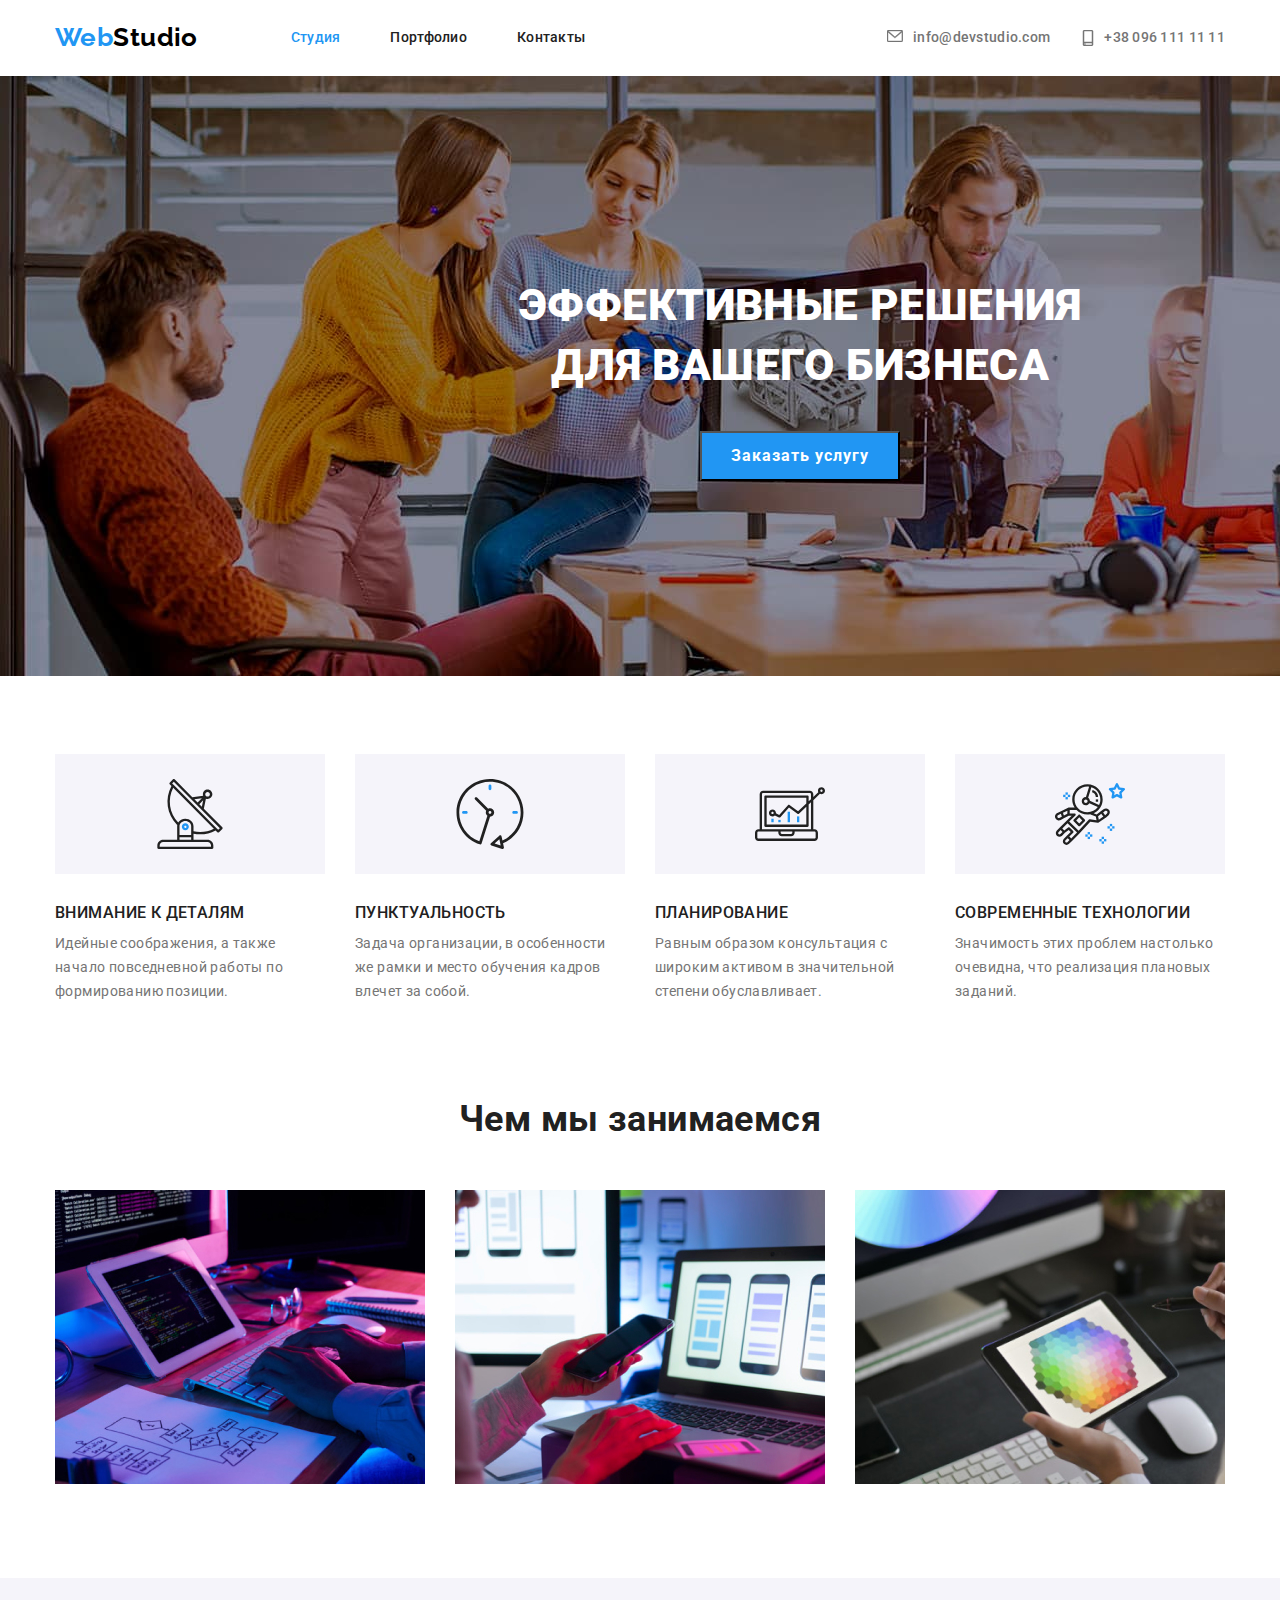
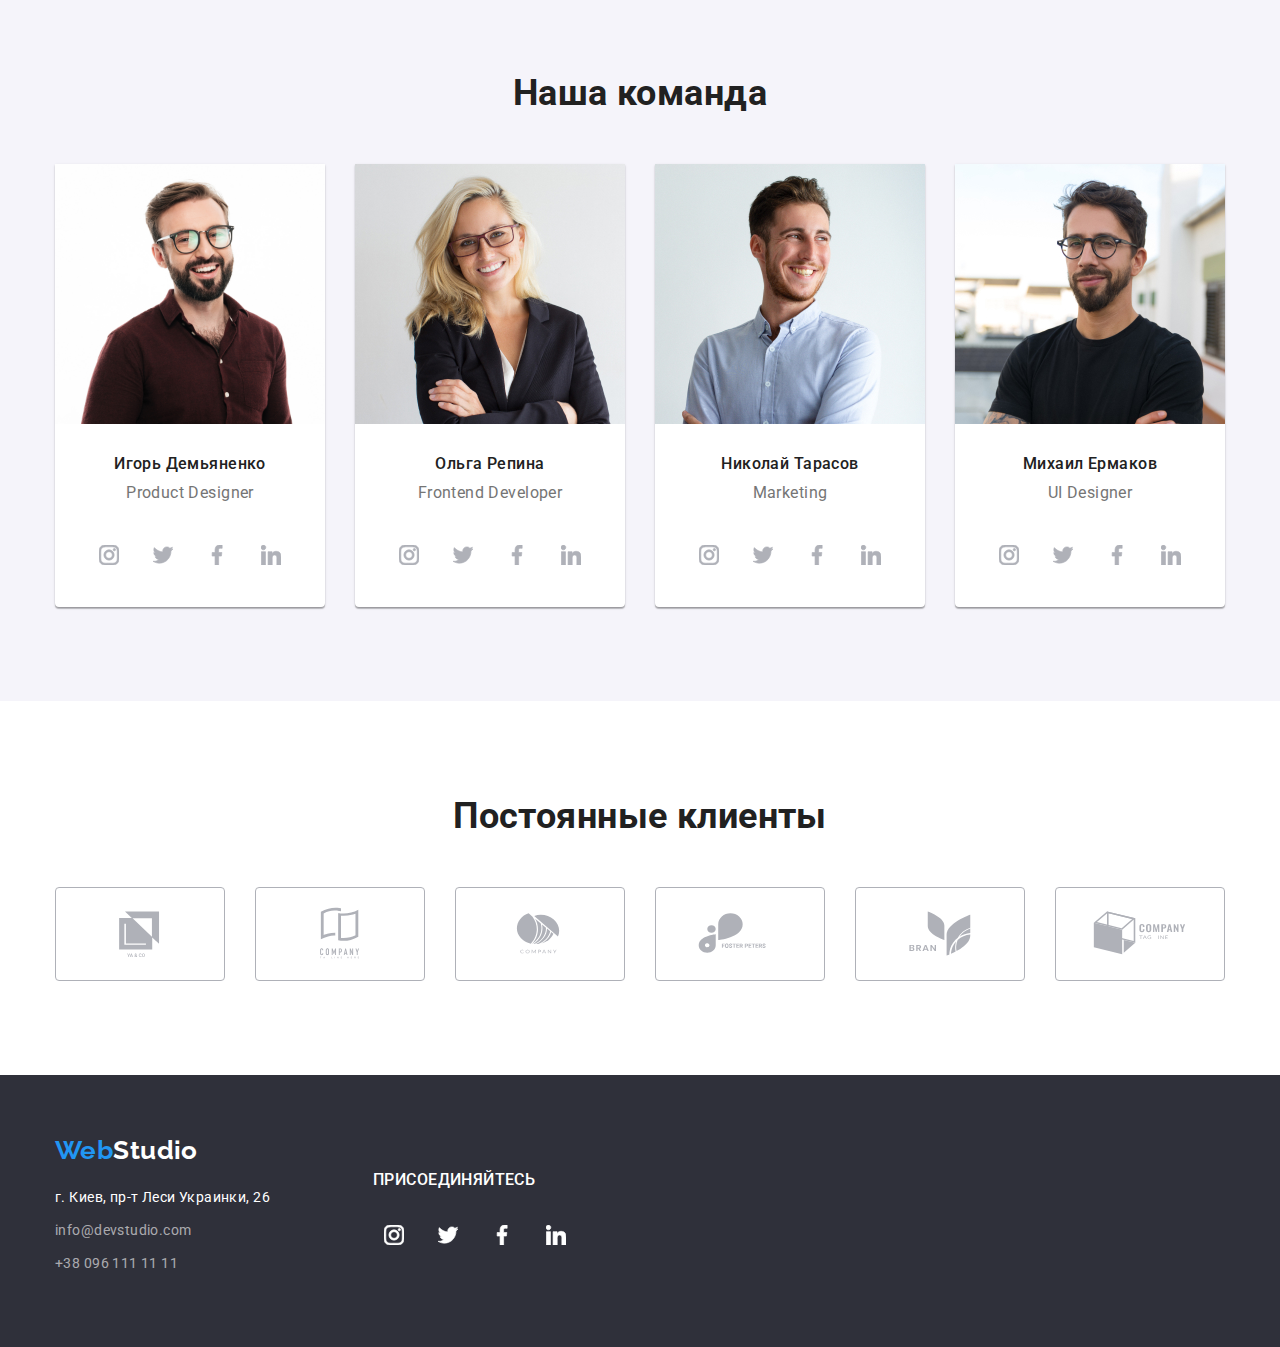
==== index.html @ e7974164 "homework-4" ====
<!DOCTYPE html>
<html lang="ru">

<head>
    <meta charset="UTF-8">
    <meta http-equiv="X-UA-Compatible" content="IE=edge">
    <meta name="viewport" content="width=device-width, initial-scale=1.0">
    <link rel="stylesheet" href="./css/modern-normalize.css">
    <link rel="preconnect" href="https://fonts.gstatic.com">
    <link
        href="https://fonts.googleapis.com/css2?family=Raleway:wght@700&family=Roboto:wght@400;500;700;900&display=swap"
        rel="stylesheet">
    <link rel="stylesheet" href="./css/styles.css">
    <title>Document</title>
</head>

<template class="icons">
    <svg class="iconos">
        <use href="./img/svg/sprite.svg#icon-instagram"></use>
    </svg>
    <svg class="iconos">
        <use href="./img/svg/sprite.svg#icon-twitter"></use>
    </svg>
    <svg class="iconos">
        <use href="./img/svg/sprite.svg#icon-facebook"></use>
    </svg>
    <svg class="iconos">
        <use href="./img/svg/sprite.svg#icon-linkedin"></use>
    </svg>
    <svg class="iconos">
        <use href="./img/svg/sprite.svg#icon-mail"></use>
    </svg>
    <svg class="iconos">
        <use href="./img/svg/sprite.svg#icon-smartphone"></use>
    </svg>
    <svg class="iconos">
        <use href="./img/svg/sprite.svg#icon-Logo-1"></use>
    </svg>
    <svg class="iconos">
        <use href="./img/svg/sprite.svg#icon-Logo-2"></use>
    </svg>
    <svg class="iconos">
        <use href="./img/svg/sprite.svg#icon-Logo-3"></use>
    </svg>
    <svg class="iconos">
        <use href="./img/svg/sprite.svg#icon-Logo-4"></use>
    </svg>
    <svg class="iconos">
        <use href="./img/svg/sprite.svg#icon-Logo-5"></use>
    </svg>
    <svg class="iconos">
        <use href="./img/svg/sprite.svg#icon-Logo-6"></use>
    </svg>
</template>

<body>
    <!--Шапка сайта-->
    <header>
        <div class="container total-main-nav">
            <nav class="main-nav">
                <a href="./index.html" class="logo">
                    Web<span class="logo-black-part">Studio</span>
                </a>
                <ul class="navigation list">
                    <li class="item"><a href="./index.html" class="current link">Студия</a></li>
                    <li class="item"><a href="./portfolio.html" class="link">Портфолио</a></li>
                    <li class="item"><a href="" class="link">Контакты</a></li>
                </ul>
            </nav>
            <ul class=" navigation list cont">
                <li class="item icon">
                    <a href=" mailto:info@devstudio.com" class="link mail">
                        <svg class="icon-contacts">
                            <use href="./img/svg/sprite.svg#icon-mail"></use>
                        </svg>
                        info@devstudio.com</a>
                </li>
                <li class="item icon">
                    <a href="tel:+380961111111" class="link icon cellphone">
                        <svg class="icon-contacts phone">
                            <use href="./img/svg/sprite.svg#icon-smartphone"></use>
                        </svg>
                        +38 096 111 11 11</a>
                </li>
            </ul>
        </div>
    </header>

    <main>

        <section class="hero">
            <div class="container">
                <h1 class="hero-title">Эффективные решения <br>для вашего бизнеса</br></h1>
                <button class="buttons" type="button">Заказать услугу</button>
            </div>
        </section>

        <!--Особенности-->

        <section class="featur">
            <div class="container ">
                <h2 class="invisible-title">Особенности</h2>
                <ul class="features list">
                    <li class="item img-features icon-antenna">
                        <h3>Внимание к деталям</h3>
                        <p>
                            Идейные соображения, а также начало повседневной работы по формированию позиции.
                        </p>
                    </li>
                    <li class="item img-features icon-clock">
                        <h3>Пунктуальность</h3>
                        <p>
                            Задача организации, в особенности же рамки и место обучения кадров влечет за собой.
                        </p>
                    </li>
                    <li class="item img-features icon-diagram">
                        <h3>Планирование</h3>
                        <p>
                            Равным образом консультация с широким активом в значительной степени обуславливает.
                        </p>
                    </li>
                    <li class="item img-features icon-astronaut">
                        <h3>Современные технологии</h3>
                        <p>
                            Значимость этих проблем настолько очевидна, что реализация плановых заданий.
                        </p>
                    </li>
                </ul>
            </div>
        </section>

        <!--Чем мы занимаемся-->
        <section class="what-we-do">
            <div class="container">
                <h2 class="title">Чем мы занимаемся</h2>
                <ul class="list content">
                    <li class="item">
                        <img src="img/box-1.jpg" alt="image-programer-working-his-desk-office" width="370">
                    </li>
                    <li class="item">
                        <img src="img/box-2.jpg" alt="web-designers-are-developing-application" width="370">
                    </li>
                    <li class="item">
                        <img src="img/box-3.jpg"
                            alt="creative-artist-web-design-with-working-colour-selection-graphic-tablet" width="370">
                    </li>
                </ul>
            </div>
        </section>

        <!--Наша команда-->
        <section class="our-team">
            <div class="container">
                <h2 class="title">Наша команда</h2>
                <ul class="team-card list">
                    <li class="item card">
                        <img src="img/team-card-1.jpg" alt="img-card-1" width="270">
                        <div class="card-text">
                            <h3>Игорь Демьяненко</h3>
                            <p>Product Designer</p>
                        </div>
                        <ul class="list icon-list">
                            <li>
                                <a href="#">
                                    <svg class="card-icons">
                                        <use href="./img/svg/sprite.svg#icon-instagram"> </use>
                                    </svg>

                                </a>
                            </li>
                            <li>
                                <a href="#">
                                    <svg class="card-icons">
                                        <use href="./img/svg/sprite.svg#icon-twitter"></use>
                                    </svg>

                                </a>
                            </li>
                            <li>
                                <a href="#">
                                    <svg class="card-icons">
                                        <use href="./img/svg/sprite.svg#icon-facebook"></use>
                                    </svg>

                                </a>
                            </li>
                            <li>
                                <a href="#">
                                    <svg class="card-icons">
                                        <use href="./img/svg/sprite.svg#icon-linkedin"></use>
                                    </svg>
                                </a>
                            </li>
                        </ul>
                    </li>
                    <li class="item card">
                        <img src="img/team-card-2.jpg" alt="img-card-2" width="270">
                        <div class="card-text">
                            <h3>Ольга Репина</h3>
                            <p>Frontend Developer</p>
                        </div>
                        <ul class="list icon-list">
                            <li>
                                <a href="#">
                                    <svg class="card-icons">
                                        <use href="./img/svg/sprite.svg#icon-instagram"></use>
                                    </svg>

                                </a>
                            </li>
                            <li>
                                <a href="#">
                                    <svg class="card-icons">
                                        <use href="./img/svg/sprite.svg#icon-twitter"></use>
                                    </svg>

                                </a>
                            </li>
                            <li>
                                <a href="#">
                                    <svg class="card-icons">
                                        <use href="./img/svg/sprite.svg#icon-facebook"></use>
                                    </svg>

                                </a>
                            </li>
                            <li>
                                <a href="#">
                                    <svg class="card-icons">
                                        <use href="./img/svg/sprite.svg#icon-linkedin"></use>
                                    </svg>
                                </a>
                            </li>
                        </ul>
                    </li>
                    <li class="item card">
                        <img src="img/team-card-3.jpg" alt="img-card-3" width="270">
                        <div class="card-text">
                            <h3>Николай Тарасов</h3>
                            <p>Marketing</p>
                        </div>
                        <ul class="list icon-list">
                            <li>
                                <a href="#">
                                    <svg class="card-icons">
                                        <use href="./img/svg/sprite.svg#icon-instagram"></use>
                                    </svg>

                                </a>
                            </li>
                            <li>
                                <a href="#">
                                    <svg class="card-icons">
                                        <use href="./img/svg/sprite.svg#icon-twitter"></use>
                                    </svg>

                                </a>
                            </li>
                            <li>
                                <a href="#">
                                    <svg class="card-icons">
                                        <use href="./img/svg/sprite.svg#icon-facebook"></use>
                                    </svg>

                                </a>
                            </li>
                            <li>
                                <a href="#">
                                    <svg class="card-icons">
                                        <use href="./img/svg/sprite.svg#icon-linkedin"></use>
                                    </svg>
                                </a>
                            </li>
                        </ul>
                    </li>
                    <li class="item card">
                        <img src="img/team-card-4.jpg" alt="img-card-4" width="270">
                        <div class="card-text">
                            <h3>Михаил Ермаков</h3>
                            <p>UI Designer</p>
                        </div>
                        <ul class="list icon-list">
                            <li>
                                <a href="#">
                                    <svg class="card-icons">
                                        <use href="./img/svg/sprite.svg#icon-instagram"></use>
                                    </svg>

                                </a>
                            </li>
                            <li>
                                <a href="#">
                                    <svg class="card-icons">
                                        <use href="./img/svg/sprite.svg#icon-twitter"></use>
                                    </svg>

                                </a>
                            </li>
                            <li>
                                <a href="#">
                                    <svg class="card-icons">
                                        <use href="./img/svg/sprite.svg#icon-facebook"></use>
                                    </svg>

                                </a>
                            </li>
                            <li>
                                <a href="#">
                                    <svg class="card-icons">
                                        <use href="./img/svg/sprite.svg#icon-linkedin"></use>
                                    </svg>
                                </a>
                            </li>
                        </ul>
                    </li>
                </ul>
            </div>
        </section>
        <!-- Постоянные клиенты -->
        <section class="our-clients">
            <div class="container">
                <h2 class="title">Постоянные клиенты</h2>
                <ul class="clients-list list">
                    <li class="item">
                        <svg class="company-logo">
                            <use href="./img/svg/sprite.svg#icon-Logo-1"></use>
                        </svg>
                    </li>
                    <li class="item">
                        <svg class="company-logo">
                            <use href="./img/svg/sprite.svg#icon-Logo-2"></use>
                        </svg>
                    </li>
                    <li class="item">
                        <svg class="company-logo">
                            <use href="./img/svg/sprite.svg#icon-Logo-3"></use>
                        </svg>
                    </li>
                    <li class="item">
                        <svg class="company-logo">
                            <use href="./img/svg/sprite.svg#icon-Logo-4"></use>
                        </svg>
                    </li>
                    <li class="item">
                        <svg class="company-logo">
                            <use href="./img/svg/sprite.svg#icon-Logo-5"></use>
                        </svg>
                    </li>
                    <li class="item">
                        <svg class="company-logo">
                            <use href="./img/svg/sprite.svg#icon-Logo-6"></use>
                        </svg>
                    </li>
                </ul>
            </div>
        </section>
    </main>

    <!-- футер -->
    <footer class="footer-section">
        <div class="container">
            <a class="logo" href="./index.html">
                Web<span class="logo-white-part">Studio</span>
            </a>

            <section class="footer-block">
                <address class="navigation bottom-contacts">
                    <ul class="list">
                        <li class="contacts white"><a href="https://goo.gl/maps/8h1LLdM3j7cUWd1i9" target="_blank"
                                rel="noreferrer noopener">г.
                                Киев,
                                пр-т Леси Украинки, 26</a></li>
                        <li class="contacts"><a href="mailto:info@devstudio.com">info@devstudio.com</a></li>
                        <li class="contacts"><a href="tel:+380961111111">+38 096 111 11 11</a></li>
                    </ul>
                </address>
                <section class="footer-social-links">
                    <h3>присоединяйтесь</h3>
                    <ul class="list icon-list">
                        <li>
                            <a href="#">
                                <svg class="card-icons footer-icons">
                                    <use href="./img/svg/sprite.svg#icon-instagram"></use>
                                </svg>

                            </a>
                        </li>
                        <li>
                            <a href="#">
                                <svg class="card-icons footer-icons">
                                    <use href="./img/svg/sprite.svg#icon-twitter"></use>
                                </svg>

                            </a>
                        </li>
                        <li>
                            <a href="#">
                                <svg class="card-icons footer-icons">
                                    <use href="./img/svg/sprite.svg#icon-facebook"></use>
                                </svg>

                            </a>
                        </li>
                        <li>
                            <a href="#">
                                <svg class="card-icons footer-icons">
                                    <use href="./img/svg/sprite.svg#icon-linkedin"></use>
                                </svg>
                            </a>
                        </li>
                    </ul>
                </section>
            </section>
        </div>

    </footer>
</body>

</html>
---- css/styles.css ----
:root {
  --text-color: #212121;
  --background-main: #fff;
  --background-footer: #2f303a;
  --excretion-color: #2196f3;
  --background-fon: #f5f4fa;
  --contact-color: #757575;
  --social-icon-color: #afb1b8;
}

a {
  text-decoration: none;
  color: #000;
}

ul {
  list-style: none;
}

p {
  color: #757575;
  font-weight: 400;
}

h3 {
  margin: 0;
  font-size: 16px;
  font-weight: 500;
}

h2 {
  font-weight: 700;
  font-size: 36px;
  line-height: 1.17;
}

h1 {
  font-weight: 900;
  font-size: 44px;
  line-height: 1.36;
  color: #fff;
  text-transform: uppercase;
  text-align: center;
}

img {
  display: block;
  max-width: 100%;
}

button:hover,
button:focus {
  background-color: var(--excretion-color);
  color: #fff;
}

body {
  font-family: 'roboto';
  font-size: 14px;
  line-height: 1.71;
  background-color: var(--background-main);
  color: var(--text-color);
  letter-spacing: 0.03em;
}

address {
  font-style: normal;
}

.container {
  width: 1200px;
  padding-left: 15px;
  padding-right: 15px;
  margin-left: auto;
  margin-right: auto;
}
.list {
  margin: 0;
  padding: 0;
  list-style: none;
}

.total-main-nav {
  display: flex;
}

.main-nav {
  display: flex;
  align-items: center;
}

.navigation a:hover,
.navigation a:focus {
  color: var(--excretion-color);
}

.navigation {
  display: flex;
}
.navigation .link {
  display: block;
  padding-top: 30px;
  padding-bottom: 30px;

  color: var(--text-color);
  font-weight: 500;
  line-height: 1.14;
  letter-spacing: 0.02em;
  font-style: normal;
}
.navigation .item:not(:last-child) {
  margin-right: 50px;
}

.icon-contacts {
  width: 16px;
  height: 12px;
  margin-right: 10px;
  fill: currentColor;
  stroke: currentColor;
}
.navigation .phone {
  width: 12px;
  height: 16px;
}

.icon {
  display: flex;
  justify-content: center;
  align-items: center;
}

.icon-contacts:hover,
.icon-contacts:focus {
  fill: var(--excretion-color);
  stroke: var(--excretion-color);
}

.cont .link {
  display: flex;
  color: var(--contact-color);
}

.cont {
  margin-left: auto;
}

.cont .item:first-child {
  margin-right: 32px;
}

.hero {
  width: 1600px;
  height: 600px;
  text-align: center;
  padding-top: 200px;
  padding-bottom: 200px;
  margin-left: auto;
  margin-right: auto;
  /* background-color: var(--background-footer); */
  background-image: linear-gradient(
    to right,
    rgba(47, 48, 58, 0.4),
    rgba(47, 48, 58, 0.4)
  );
  background-image: url(../img/background-Img.jpg);
}
.hero-title {
  margin: 0;
  margin-bottom: 35px;
}

.hero .buttons {
  color: #fff;
}

/* head */

.buttons {
  background-color: #2196f3;
  color: var(--text-color);
  cursor: pointer;
  font-family: inherit;
  font-size: 16px;
  line-height: 1.87;
  font-weight: 700;
  letter-spacing: 0.06em;
  width: 200px;
  height: 50px;
}

.logo {
  display: flex;
  font-family: Raleway;
  font-weight: 700;
  font-size: 26px;
  line-height: 1.2;
  color: var(--excretion-color);
  margin-right: 93px;
}
.logo-black-part {
  color: #000000;
}
.logo-white-part {
  color: #ffffff;
}

.navigation .current {
  color: var(--excretion-color);
}

.invisible-title {
  display: none;
}

.featur {
  padding-top: 78px;
}

.features {
  display: flex;
}

.features .item {
  width: 270px;
}
.features .item:not(:last-child) {
  margin-right: 30px;
}

.features > li > h3 {
  margin-top: 0;
  margin-bottom: 10px;
  line-height: 1.14;
  text-transform: uppercase;
}
.features p {
  margin-top: 0;
  margin-bottom: 0;
}

.img-features::before {
  content: '';
  display: block;
  height: 120px;
  background-size: contain;
  background-repeat: no-repeat;
  background-position: center;
  margin-bottom: 30px;
  background-color: var(--background-fon);
}

.icon-antenna::before {
  background-size: 70px;
  background-image: url(../img/svg/antenna.svg);
}

.icon-clock::before {
  background-size: 70px;
  background-image: url(../img/svg/clock.svg);
}

.icon-diagram::before {
  background-size: 70px;
  background-image: url(../img/svg/diagram.svg);
}

.icon-astronaut::before {
  background-size: 70px;
  background-image: url(../img/svg/astronaut.svg);
}

.what-we-do .title {
  margin: 0;
  margin-bottom: 50px;
  text-align: center;
}

.what-we-do .content {
  display: flex;
  flex-wrap: wrap;
}

.what-we-do .item:not(:last-child) {
  margin-right: 30px;
}
.what-we-do {
  padding-top: 94px;
  padding-bottom: 94px;
}

.our-team {
  background-color: var(--background-fon);
  padding-bottom: 94px;
}

.our-team h3,
p {
  margin-top: 0;
  margin-bottom: 0;
}

.our-team .title {
  margin: 0;
  padding-top: 94px;
  margin-bottom: 50px;
  text-align: center;
}

.our-team .team-card {
  display: flex;
  flex-wrap: wrap;
  font-size: 16px;
  line-height: 1.2;
}

.our-team .item:not(:last-child) {
  margin-right: 30px;
}

.our-team h3 {
  margin-bottom: 10px;
}

.card-text {
  margin-top: 30px;
  margin-bottom: 30px;
  text-align: center;
}

.card {
  border-radius: 0px 0px 4px 4px;
  box-shadow: 0px 1px 3px rgba(0, 0, 0, 0.12), 0px 1px 1px rgba(0, 0, 0, 0.14),
    0px 2px 1px rgba(0, 0, 0, 0.2);
}

/* .card:hover {
  box-shadow: 0px 1px 3px rgba(0, 0, 0, 0.12), 0px 1px 1px rgba(0, 0, 0, 0.14),
    0px 2px 1px rgba(0, 0, 0, 0.2);
} */
.icon-list {
  display: flex;
  margin-left: 32px;
  margin-right: 32px;
  margin-bottom: 30px;
}

.icon-list a {
  display: flex;
  border-radius: 50%;
  width: 44px;
  height: 44px;
  justify-content: center;
  align-items: center;
  fill: var(--social-icon-color);
  stroke: var(--social-icon-color);
}

.icon-list li:not(:last-child) {
  margin-right: 10px;
}

.card-icons {
  width: 20px;
  height: 20px;
}

.icon-list a:hover,
.icon-list a:focus,
.card-icons:hover,
.card-icons:focus {
  background-color: var(--excretion-color);
  fill: var(--background-main);
  stroke: var(--background-main);
}

.our-team .card {
  background-color: var(--background-main);
}

.our-clients {
  padding-bottom: 94px;
}

.our-clients .title {
  margin: 0;
  text-align: center;
  padding-top: 94px;
  margin-bottom: 50px;
}

.clients-list {
  display: flex;
}

.clients-list .item {
  display: flex;
  border: 1px solid var(--social-icon-color);
  border-radius: 4px;
  width: 170px;
}

.clients-list .item:not(:last-child) {
  margin-right: 30px;
}

.company-logo {
  box-sizing: content-box;
  padding-top: 16px;
  padding-bottom: 16px;
  padding-right: 32px;
  padding-left: 32px;
  width: 106px;
  height: 60px;
  fill: var(--social-icon-color);
  cursor: pointer;
}

.clients-list .item:hover,
.clients-list .item:focus,
.company-logo:hover,
.company-logo:focus {
  fill: var(--excretion-color);
  border-color: var(--excretion-color);
}

.filter-buttons {
  display: flex;
  justify-content: center;
  margin-bottom: 50px;
}

.portfolio .item:not(:last-child) {
  margin-right: 8px;
}

.portfolio {
  padding-top: 94px;
}

.filter {
  width: fit-content;
  background-color: var(--background-fon);
  letter-spacing: 0.03em;
  line-height: 26px;
  padding-top: 6px;
  padding-bottom: 6px;
  padding-left: 22px;
  padding-right: 22px;
  border-radius: 4%;
  border: none;
}

.projects > li > p {
  line-height: 1.87;
}

.projects > li > h3 {
  letter-spacing: 0.06em;
  line-height: 2;
  margin: 0;
}

.projects {
  display: flex;
  flex-wrap: wrap;
}

.projects .item:not(:nth-child(3n)) {
  margin-right: 30px;
}

.projects .item:not(:nth-last-child(-n + 3)) {
  margin-bottom: 30px;
}

.projects-text-description {
  padding-top: 20px;
  padding-left: 24px;
  padding-right: 24px;
  border-right: 1px solid #eee;
  border-bottom: 1px solid #eee;
  border-left: 1px solid #eee;
}

.projects-section {
  padding-bottom: 94px;
}

.project-card:hover {
  box-shadow: 0px 1px 1px rgba(0, 0, 0, 0.12), 0px 4px 4px rgba(0, 0, 0, 0.06),
    1px 4px 6px rgba(0, 0, 0, 0.16);
}

footer {
  background-color: var(--background-footer);
}

.footer-section {
  display: flex;
  padding-top: 60px;
  padding-bottom: 60px;
}

.footer-social-links {
  display: flex;
  flex-direction: column;
  color: white;
  text-transform: uppercase;
  margin-left: 70px;
}

.footer-social-links h3 {
  margin-left: 33px;
  margin-bottom: 20px;
}

.footer-block {
  display: flex;
  flex-direction: row;
}

.bottom-contacts {
  margin-top: 20px;
}

.navigation .white a {
  color: #fff;
}

.contacts a {
  color: rgba(255, 255, 255, 0.6);
}

.footer-icons {
  fill: var(--background-main);
  stroke: var(--background-main);
}

.contacts:not(:last-child) {
  margin-bottom: 9px;
}
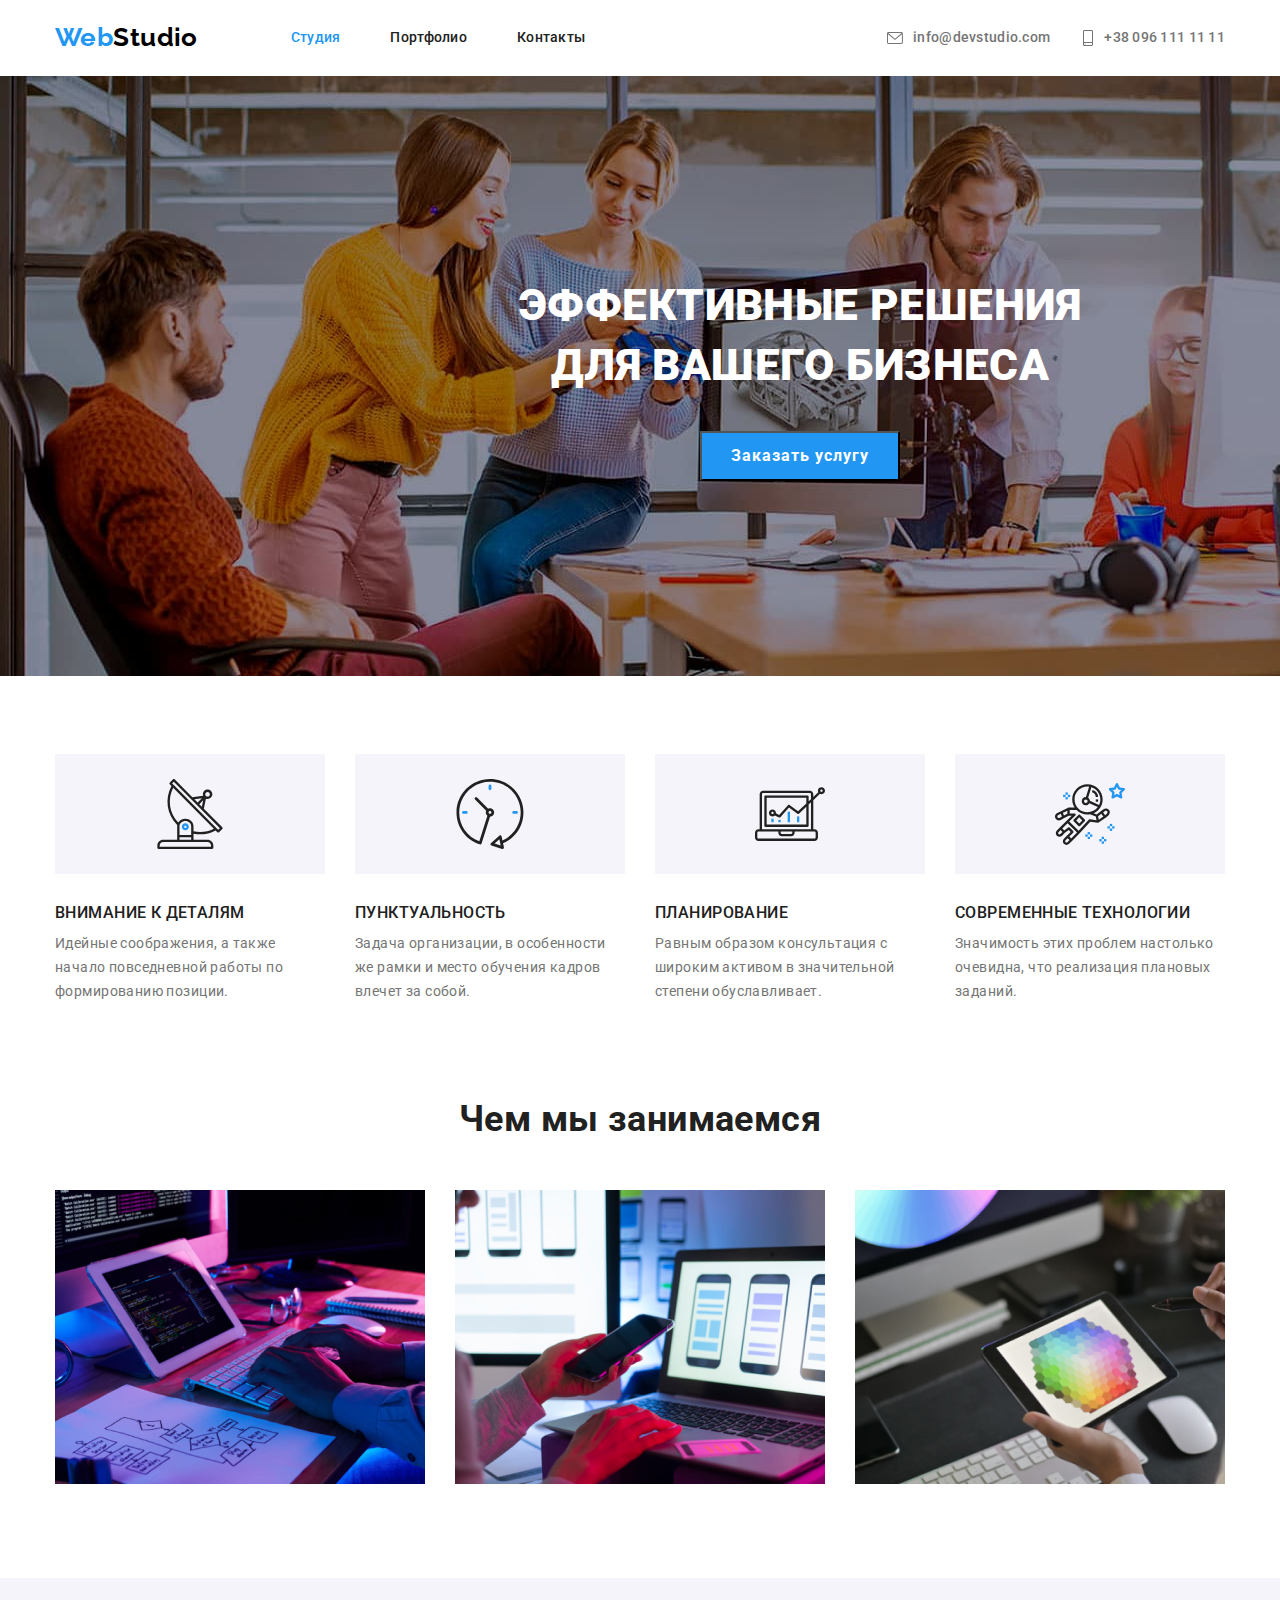
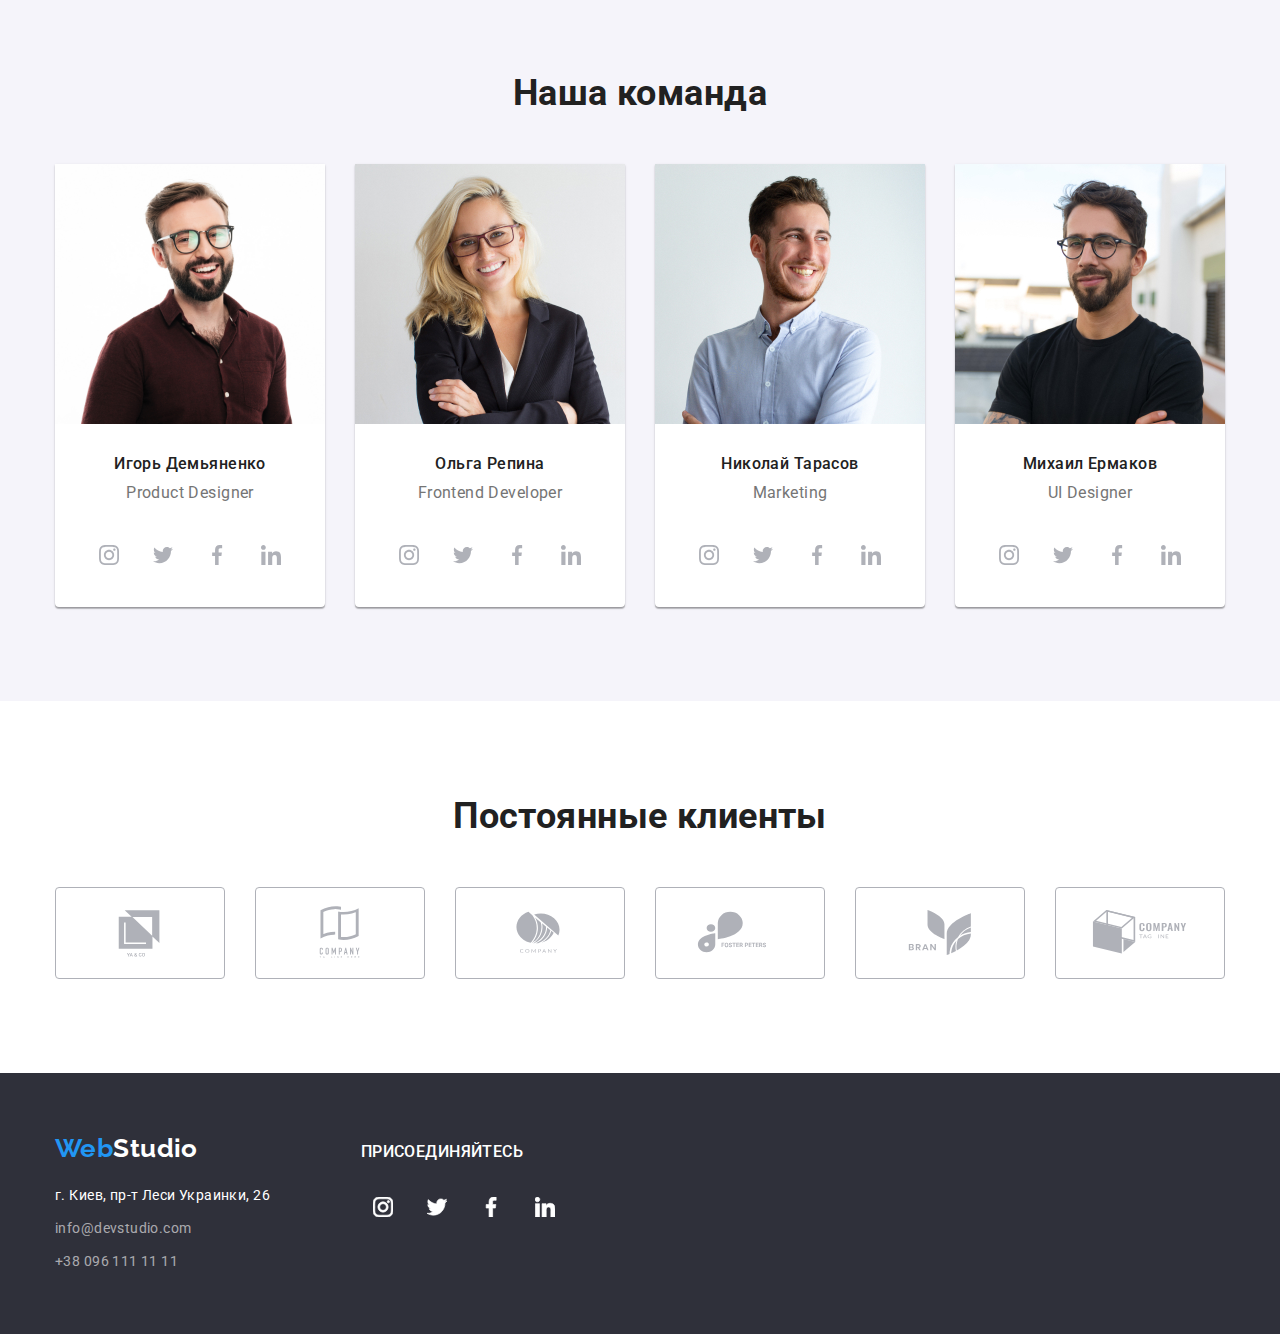
==== commit ad203bcc: "homework-4" ====
--- a/index.html
+++ b/index.html
@@ -68,14 +68,14 @@
                 </ul>
             </nav>
             <ul class=" navigation list cont">
-                <li class="item icon">
+                <li class="item">
                     <a href=" mailto:info@devstudio.com" class="link mail">
                         <svg class="icon-contacts">
                             <use href="./img/svg/sprite.svg#icon-mail"></use>
                         </svg>
                         info@devstudio.com</a>
                 </li>
-                <li class="item icon">
+                <li class="item">
                     <a href="tel:+380961111111" class="link icon cellphone">
                         <svg class="icon-contacts phone">
                             <use href="./img/svg/sprite.svg#icon-smartphone"></use>
@@ -321,35 +321,47 @@
             <div class="container">
                 <h2 class="title">Постоянные клиенты</h2>
                 <ul class="clients-list list">
-                    <li class="item">
-                        <svg class="company-logo">
-                            <use href="./img/svg/sprite.svg#icon-Logo-1"></use>
-                        </svg>
-                    </li>
-                    <li class="item">
-                        <svg class="company-logo">
-                            <use href="./img/svg/sprite.svg#icon-Logo-2"></use>
-                        </svg>
-                    </li>
-                    <li class="item">
-                        <svg class="company-logo">
-                            <use href="./img/svg/sprite.svg#icon-Logo-3"></use>
-                        </svg>
-                    </li>
-                    <li class="item">
-                        <svg class="company-logo">
-                            <use href="./img/svg/sprite.svg#icon-Logo-4"></use>
-                        </svg>
-                    </li>
-                    <li class="item">
-                        <svg class="company-logo">
-                            <use href="./img/svg/sprite.svg#icon-Logo-5"></use>
-                        </svg>
-                    </li>
-                    <li class="item">
-                        <svg class="company-logo">
-                            <use href="./img/svg/sprite.svg#icon-Logo-6"></use>
-                        </svg>
+                    <li>
+                        <a href="#">
+                            <svg class="company-logo">
+                                <use href="./img/svg/sprite.svg#icon-Logo-1"></use>
+                            </svg>
+                        </a>
+                    </li>
+                    <li>
+                        <a href="#">
+                            <svg class="company-logo">
+                                <use href="./img/svg/sprite.svg#icon-Logo-2"></use>
+                            </svg>
+                        </a>
+                    </li>
+                    <li>
+                        <a href="#">
+                            <svg class="company-logo">
+                                <use href="./img/svg/sprite.svg#icon-Logo-3"></use>
+                            </svg>
+                        </a>
+                    </li>
+                    <li>
+                        <a href="#">
+                            <svg class="company-logo">
+                                <use href="./img/svg/sprite.svg#icon-Logo-4"></use>
+                            </svg>
+                        </a>
+                    </li>
+                    <li>
+                        <a href="#">
+                            <svg class="company-logo">
+                                <use href="./img/svg/sprite.svg#icon-Logo-5"></use>
+                            </svg>
+                        </a>
+                    </li>
+                    <li>
+                        <a href="#">
+                            <svg class="company-logo">
+                                <use href="./img/svg/sprite.svg#icon-Logo-6"></use>
+                            </svg>
+                        </a>
                     </li>
                 </ul>
             </div>
@@ -358,12 +370,12 @@
 
     <!-- футер -->
     <footer class="footer-section">
-        <div class="container">
-            <a class="logo" href="./index.html">
-                Web<span class="logo-white-part">Studio</span>
-            </a>
-
-            <section class="footer-block">
+
+        <div class="container footer-block">
+            <div>
+                <a class="logo" href="./index.html">
+                    Web<span class="logo-white-part">Studio</span>
+                </a>
                 <address class="navigation bottom-contacts">
                     <ul class="list">
                         <li class="contacts white"><a href="https://goo.gl/maps/8h1LLdM3j7cUWd1i9" target="_blank"
@@ -373,44 +385,44 @@
                         <li class="contacts"><a href="mailto:info@devstudio.com">info@devstudio.com</a></li>
                         <li class="contacts"><a href="tel:+380961111111">+38 096 111 11 11</a></li>
                     </ul>
-                </address>
-                <section class="footer-social-links">
-                    <h3>присоединяйтесь</h3>
-                    <ul class="list icon-list">
-                        <li>
-                            <a href="#">
-                                <svg class="card-icons footer-icons">
-                                    <use href="./img/svg/sprite.svg#icon-instagram"></use>
-                                </svg>
-
-                            </a>
-                        </li>
-                        <li>
-                            <a href="#">
-                                <svg class="card-icons footer-icons">
-                                    <use href="./img/svg/sprite.svg#icon-twitter"></use>
-                                </svg>
-
-                            </a>
-                        </li>
-                        <li>
-                            <a href="#">
-                                <svg class="card-icons footer-icons">
-                                    <use href="./img/svg/sprite.svg#icon-facebook"></use>
-                                </svg>
-
-                            </a>
-                        </li>
-                        <li>
-                            <a href="#">
-                                <svg class="card-icons footer-icons">
-                                    <use href="./img/svg/sprite.svg#icon-linkedin"></use>
-                                </svg>
-                            </a>
-                        </li>
-                    </ul>
-                </section>
-            </section>
+            </div>
+            </address>
+            <div class="footer-social-links">
+                <h3>присоединяйтесь</h3>
+                <ul class="list icon-list footer-list-icon">
+                    <li>
+                        <a href="#">
+                            <svg class="card-icons footer-icons">
+                                <use href="./img/svg/sprite.svg#icon-instagram"></use>
+                            </svg>
+
+                        </a>
+                    </li>
+                    <li>
+                        <a href="#">
+                            <svg class="card-icons footer-icons">
+                                <use href="./img/svg/sprite.svg#icon-twitter"></use>
+                            </svg>
+
+                        </a>
+                    </li>
+                    <li>
+                        <a href="#">
+                            <svg class="card-icons footer-icons">
+                                <use href="./img/svg/sprite.svg#icon-facebook"></use>
+                            </svg>
+
+                        </a>
+                    </li>
+                    <li>
+                        <a href="#">
+                            <svg class="card-icons footer-icons">
+                                <use href="./img/svg/sprite.svg#icon-linkedin"></use>
+                            </svg>
+                        </a>
+                    </li>
+                </ul>
+            </div>
         </div>
 
     </footer>
--- a/css/styles.css
+++ b/css/styles.css
@@ -117,7 +117,6 @@
   height: 12px;
   margin-right: 10px;
   fill: currentColor;
-  stroke: currentColor;
 }
 .navigation .phone {
   width: 12px;
@@ -133,11 +132,11 @@
 .icon-contacts:hover,
 .icon-contacts:focus {
   fill: var(--excretion-color);
-  stroke: var(--excretion-color);
 }
 
 .cont .link {
   display: flex;
+  align-items: center;
   color: var(--contact-color);
 }
 
@@ -157,7 +156,6 @@
   padding-bottom: 200px;
   margin-left: auto;
   margin-right: auto;
-  /* background-color: var(--background-footer); */
   background-image: linear-gradient(
     to right,
     rgba(47, 48, 58, 0.4),
@@ -334,10 +332,6 @@
     0px 2px 1px rgba(0, 0, 0, 0.2);
 }
 
-/* .card:hover {
-  box-shadow: 0px 1px 3px rgba(0, 0, 0, 0.12), 0px 1px 1px rgba(0, 0, 0, 0.14),
-    0px 2px 1px rgba(0, 0, 0, 0.2);
-} */
 .icon-list {
   display: flex;
   margin-left: 32px;
@@ -353,7 +347,6 @@
   justify-content: center;
   align-items: center;
   fill: var(--social-icon-color);
-  stroke: var(--social-icon-color);
 }
 
 .icon-list li:not(:last-child) {
@@ -371,7 +364,6 @@
 .card-icons:focus {
   background-color: var(--excretion-color);
   fill: var(--background-main);
-  stroke: var(--background-main);
 }
 
 .our-team .card {
@@ -393,31 +385,28 @@
   display: flex;
 }
 
-.clients-list .item {
+.clients-list a {
   display: flex;
   border: 1px solid var(--social-icon-color);
   border-radius: 4px;
   width: 170px;
-}
-
-.clients-list .item:not(:last-child) {
+  height: 92px;
+  align-items: center;
+  justify-content: center;
+  fill: var(--social-icon-color);
+}
+
+.clients-list li:not(:last-child) {
   margin-right: 30px;
 }
 
 .company-logo {
-  box-sizing: content-box;
-  padding-top: 16px;
-  padding-bottom: 16px;
-  padding-right: 32px;
-  padding-left: 32px;
   width: 106px;
   height: 60px;
-  fill: var(--social-icon-color);
-  cursor: pointer;
-}
-
-.clients-list .item:hover,
-.clients-list .item:focus,
+}
+
+.clients-list a:hover,
+.clients-list a:focus,
 .company-logo:hover,
 .company-logo:focus {
   fill: var(--excretion-color);
@@ -497,7 +486,6 @@
 }
 
 .footer-section {
-  display: flex;
   padding-top: 60px;
   padding-bottom: 60px;
 }
@@ -511,13 +499,12 @@
 }
 
 .footer-social-links h3 {
-  margin-left: 33px;
   margin-bottom: 20px;
 }
 
 .footer-block {
   display: flex;
-  flex-direction: row;
+  align-items: baseline;
 }
 
 .bottom-contacts {
@@ -526,6 +513,10 @@
 
 .navigation .white a {
   color: #fff;
+}
+
+.footer-list-icon {
+  margin: 0;
 }
 
 .contacts a {
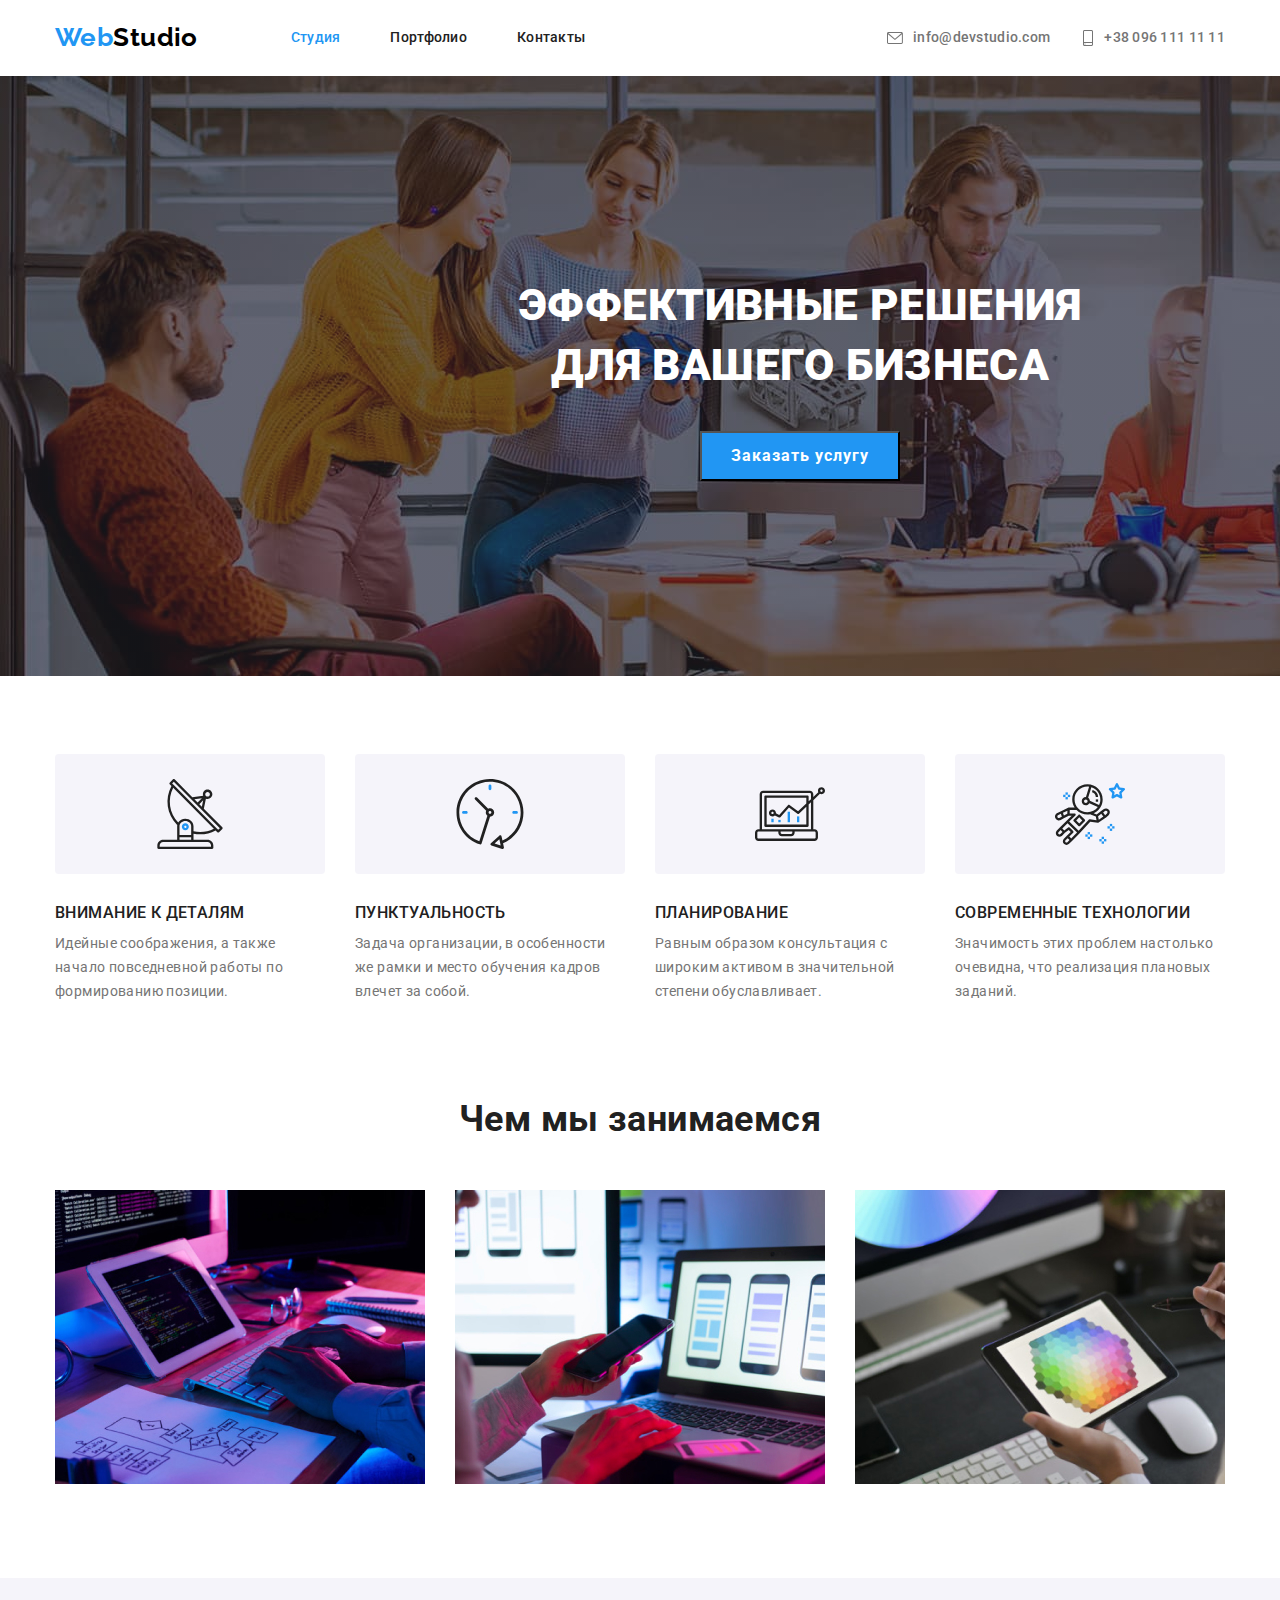
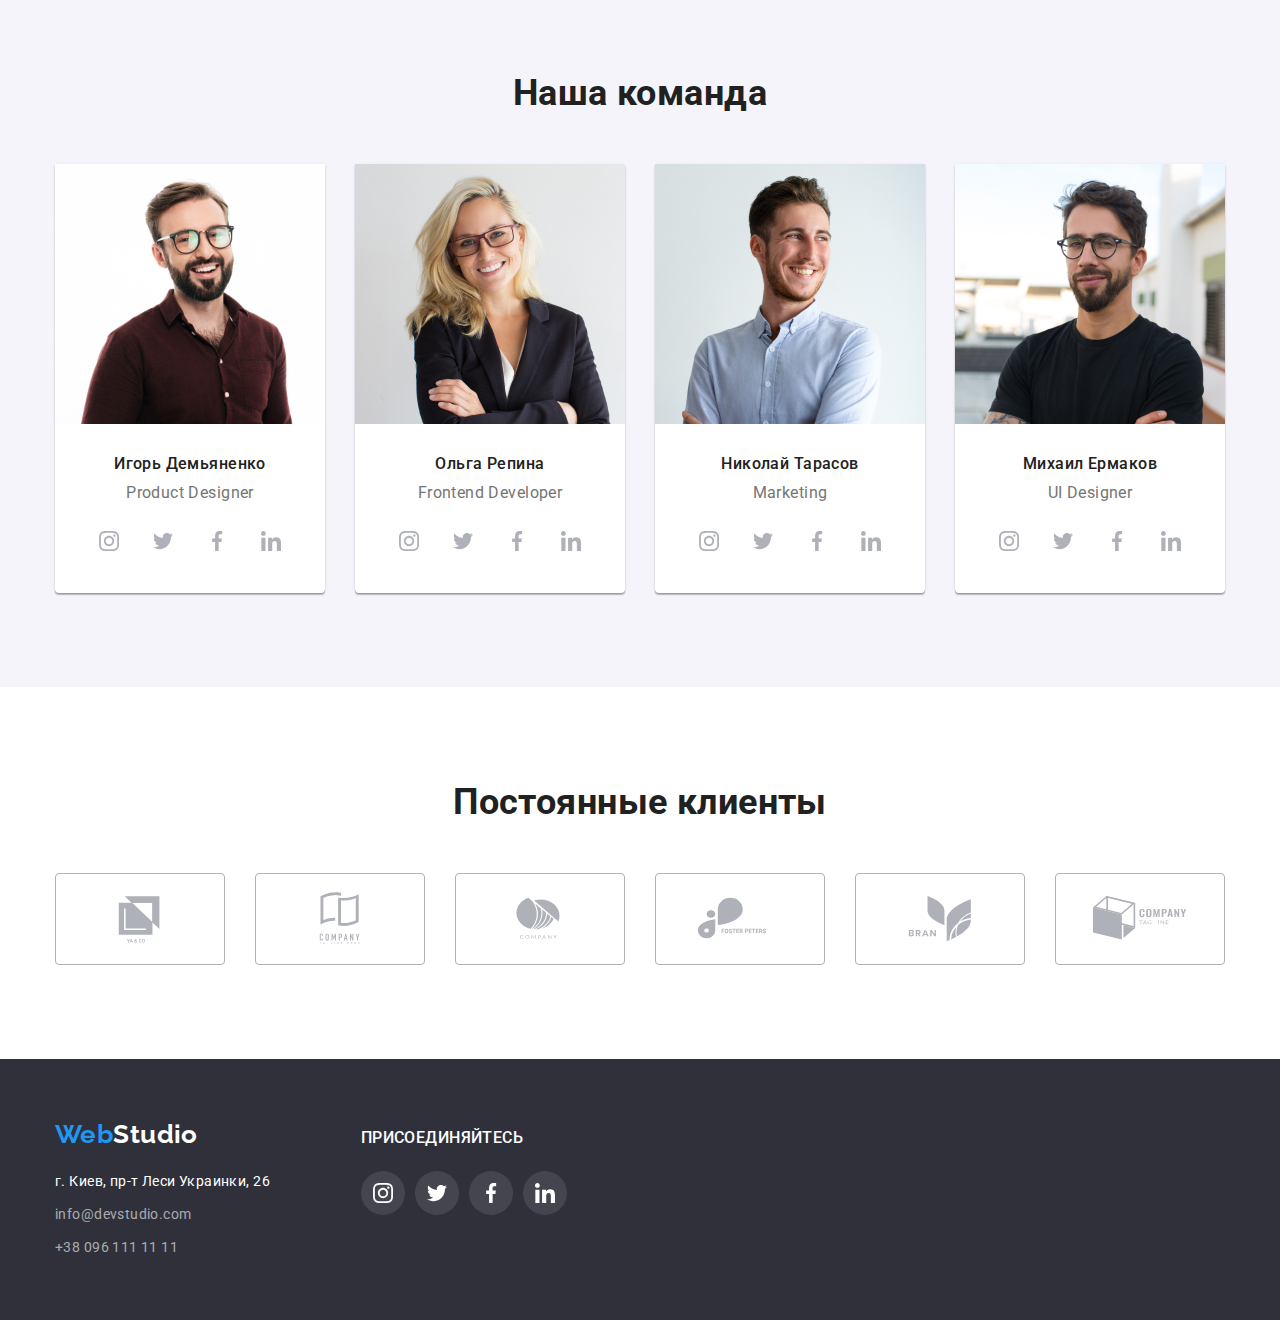
==== commit a956448a: "homework-4" ====
--- a/index.html
+++ b/index.html
@@ -158,160 +158,160 @@
                         <div class="card-text">
                             <h3>Игорь Демьяненко</h3>
                             <p>Product Designer</p>
+                            <ul class="list icon-list">
+                                <li>
+                                    <a href="#">
+                                        <svg class="card-icons">
+                                            <use href="./img/svg/sprite.svg#icon-instagram"> </use>
+                                        </svg>
+
+                                    </a>
+                                </li>
+                                <li>
+                                    <a href="#">
+                                        <svg class="card-icons">
+                                            <use href="./img/svg/sprite.svg#icon-twitter"></use>
+                                        </svg>
+
+                                    </a>
+                                </li>
+                                <li>
+                                    <a href="#">
+                                        <svg class="card-icons">
+                                            <use href="./img/svg/sprite.svg#icon-facebook"></use>
+                                        </svg>
+
+                                    </a>
+                                </li>
+                                <li>
+                                    <a href="#">
+                                        <svg class="card-icons">
+                                            <use href="./img/svg/sprite.svg#icon-linkedin"></use>
+                                        </svg>
+                                    </a>
+                                </li>
+                            </ul>
                         </div>
-                        <ul class="list icon-list">
-                            <li>
-                                <a href="#">
-                                    <svg class="card-icons">
-                                        <use href="./img/svg/sprite.svg#icon-instagram"> </use>
-                                    </svg>
-
-                                </a>
-                            </li>
-                            <li>
-                                <a href="#">
-                                    <svg class="card-icons">
-                                        <use href="./img/svg/sprite.svg#icon-twitter"></use>
-                                    </svg>
-
-                                </a>
-                            </li>
-                            <li>
-                                <a href="#">
-                                    <svg class="card-icons">
-                                        <use href="./img/svg/sprite.svg#icon-facebook"></use>
-                                    </svg>
-
-                                </a>
-                            </li>
-                            <li>
-                                <a href="#">
-                                    <svg class="card-icons">
-                                        <use href="./img/svg/sprite.svg#icon-linkedin"></use>
-                                    </svg>
-                                </a>
-                            </li>
-                        </ul>
                     </li>
                     <li class="item card">
                         <img src="img/team-card-2.jpg" alt="img-card-2" width="270">
                         <div class="card-text">
                             <h3>Ольга Репина</h3>
                             <p>Frontend Developer</p>
+                            <ul class="list icon-list">
+                                <li>
+                                    <a href="#">
+                                        <svg class="card-icons">
+                                            <use href="./img/svg/sprite.svg#icon-instagram"></use>
+                                        </svg>
+
+                                    </a>
+                                </li>
+                                <li>
+                                    <a href="#">
+                                        <svg class="card-icons">
+                                            <use href="./img/svg/sprite.svg#icon-twitter"></use>
+                                        </svg>
+
+                                    </a>
+                                </li>
+                                <li>
+                                    <a href="#">
+                                        <svg class="card-icons">
+                                            <use href="./img/svg/sprite.svg#icon-facebook"></use>
+                                        </svg>
+
+                                    </a>
+                                </li>
+                                <li>
+                                    <a href="#">
+                                        <svg class="card-icons">
+                                            <use href="./img/svg/sprite.svg#icon-linkedin"></use>
+                                        </svg>
+                                    </a>
+                                </li>
+                            </ul>
                         </div>
-                        <ul class="list icon-list">
-                            <li>
-                                <a href="#">
-                                    <svg class="card-icons">
-                                        <use href="./img/svg/sprite.svg#icon-instagram"></use>
-                                    </svg>
-
-                                </a>
-                            </li>
-                            <li>
-                                <a href="#">
-                                    <svg class="card-icons">
-                                        <use href="./img/svg/sprite.svg#icon-twitter"></use>
-                                    </svg>
-
-                                </a>
-                            </li>
-                            <li>
-                                <a href="#">
-                                    <svg class="card-icons">
-                                        <use href="./img/svg/sprite.svg#icon-facebook"></use>
-                                    </svg>
-
-                                </a>
-                            </li>
-                            <li>
-                                <a href="#">
-                                    <svg class="card-icons">
-                                        <use href="./img/svg/sprite.svg#icon-linkedin"></use>
-                                    </svg>
-                                </a>
-                            </li>
-                        </ul>
                     </li>
                     <li class="item card">
                         <img src="img/team-card-3.jpg" alt="img-card-3" width="270">
                         <div class="card-text">
                             <h3>Николай Тарасов</h3>
                             <p>Marketing</p>
+                            <ul class="list icon-list">
+                                <li>
+                                    <a href="#">
+                                        <svg class="card-icons">
+                                            <use href="./img/svg/sprite.svg#icon-instagram"></use>
+                                        </svg>
+
+                                    </a>
+                                </li>
+                                <li>
+                                    <a href="#">
+                                        <svg class="card-icons">
+                                            <use href="./img/svg/sprite.svg#icon-twitter"></use>
+                                        </svg>
+
+                                    </a>
+                                </li>
+                                <li>
+                                    <a href="#">
+                                        <svg class="card-icons">
+                                            <use href="./img/svg/sprite.svg#icon-facebook"></use>
+                                        </svg>
+
+                                    </a>
+                                </li>
+                                <li>
+                                    <a href="#">
+                                        <svg class="card-icons">
+                                            <use href="./img/svg/sprite.svg#icon-linkedin"></use>
+                                        </svg>
+                                    </a>
+                                </li>
+                            </ul>
                         </div>
-                        <ul class="list icon-list">
-                            <li>
-                                <a href="#">
-                                    <svg class="card-icons">
-                                        <use href="./img/svg/sprite.svg#icon-instagram"></use>
-                                    </svg>
-
-                                </a>
-                            </li>
-                            <li>
-                                <a href="#">
-                                    <svg class="card-icons">
-                                        <use href="./img/svg/sprite.svg#icon-twitter"></use>
-                                    </svg>
-
-                                </a>
-                            </li>
-                            <li>
-                                <a href="#">
-                                    <svg class="card-icons">
-                                        <use href="./img/svg/sprite.svg#icon-facebook"></use>
-                                    </svg>
-
-                                </a>
-                            </li>
-                            <li>
-                                <a href="#">
-                                    <svg class="card-icons">
-                                        <use href="./img/svg/sprite.svg#icon-linkedin"></use>
-                                    </svg>
-                                </a>
-                            </li>
-                        </ul>
                     </li>
                     <li class="item card">
                         <img src="img/team-card-4.jpg" alt="img-card-4" width="270">
                         <div class="card-text">
                             <h3>Михаил Ермаков</h3>
                             <p>UI Designer</p>
+                            <ul class="list icon-list">
+                                <li>
+                                    <a href="#">
+                                        <svg class="card-icons">
+                                            <use href="./img/svg/sprite.svg#icon-instagram"></use>
+                                        </svg>
+
+                                    </a>
+                                </li>
+                                <li>
+                                    <a href="#">
+                                        <svg class="card-icons">
+                                            <use href="./img/svg/sprite.svg#icon-twitter"></use>
+                                        </svg>
+
+                                    </a>
+                                </li>
+                                <li>
+                                    <a href="#">
+                                        <svg class="card-icons">
+                                            <use href="./img/svg/sprite.svg#icon-facebook"></use>
+                                        </svg>
+
+                                    </a>
+                                </li>
+                                <li>
+                                    <a href="#">
+                                        <svg class="card-icons">
+                                            <use href="./img/svg/sprite.svg#icon-linkedin"></use>
+                                        </svg>
+                                    </a>
+                                </li>
+                            </ul>
                         </div>
-                        <ul class="list icon-list">
-                            <li>
-                                <a href="#">
-                                    <svg class="card-icons">
-                                        <use href="./img/svg/sprite.svg#icon-instagram"></use>
-                                    </svg>
-
-                                </a>
-                            </li>
-                            <li>
-                                <a href="#">
-                                    <svg class="card-icons">
-                                        <use href="./img/svg/sprite.svg#icon-twitter"></use>
-                                    </svg>
-
-                                </a>
-                            </li>
-                            <li>
-                                <a href="#">
-                                    <svg class="card-icons">
-                                        <use href="./img/svg/sprite.svg#icon-facebook"></use>
-                                    </svg>
-
-                                </a>
-                            </li>
-                            <li>
-                                <a href="#">
-                                    <svg class="card-icons">
-                                        <use href="./img/svg/sprite.svg#icon-linkedin"></use>
-                                    </svg>
-                                </a>
-                            </li>
-                        </ul>
                     </li>
                 </ul>
             </div>
--- a/css/styles.css
+++ b/css/styles.css
@@ -6,6 +6,7 @@
   --background-fon: #f5f4fa;
   --contact-color: #757575;
   --social-icon-color: #afb1b8;
+  --background-icons: #ffffff1a;
 }
 
 a {
@@ -157,11 +158,11 @@
   margin-left: auto;
   margin-right: auto;
   background-image: linear-gradient(
-    to right,
-    rgba(47, 48, 58, 0.4),
-    rgba(47, 48, 58, 0.4)
-  );
-  background-image: url(../img/background-Img.jpg);
+      to right,
+      rgba(47, 48, 58, 0.4),
+      rgba(47, 48, 58, 0.4)
+    ),
+    url(../img/background-Img.jpg);
 }
 .hero-title {
   margin: 0;
@@ -245,6 +246,7 @@
   background-repeat: no-repeat;
   background-position: center;
   margin-bottom: 30px;
+  border-radius: 4px;
   background-color: var(--background-fon);
 }
 
@@ -290,6 +292,7 @@
 .our-team {
   background-color: var(--background-fon);
   padding-bottom: 94px;
+  padding-top: 94px;
 }
 
 .our-team h3,
@@ -300,7 +303,6 @@
 
 .our-team .title {
   margin: 0;
-  padding-top: 94px;
   margin-bottom: 50px;
   text-align: center;
 }
@@ -321,8 +323,8 @@
 }
 
 .card-text {
-  margin-top: 30px;
-  margin-bottom: 30px;
+  padding-top: 30px;
+  padding-bottom: 30px;
   text-align: center;
 }
 
@@ -334,9 +336,8 @@
 
 .icon-list {
   display: flex;
-  margin-left: 32px;
-  margin-right: 32px;
-  margin-bottom: 30px;
+  justify-content: center;
+  margin-top: 16px;
 }
 
 .icon-list a {
@@ -347,6 +348,7 @@
   justify-content: center;
   align-items: center;
   fill: var(--social-icon-color);
+  background-color: var(--background-icons);
 }
 
 .icon-list li:not(:last-child) {
@@ -372,12 +374,12 @@
 
 .our-clients {
   padding-bottom: 94px;
+  padding-top: 94px;
 }
 
 .our-clients .title {
   margin: 0;
   text-align: center;
-  padding-top: 94px;
   margin-bottom: 50px;
 }
 
@@ -491,7 +493,6 @@
 }
 
 .footer-social-links {
-  display: flex;
   flex-direction: column;
   color: white;
   text-transform: uppercase;
@@ -525,7 +526,6 @@
 
 .footer-icons {
   fill: var(--background-main);
-  stroke: var(--background-main);
 }
 
 .contacts:not(:last-child) {
